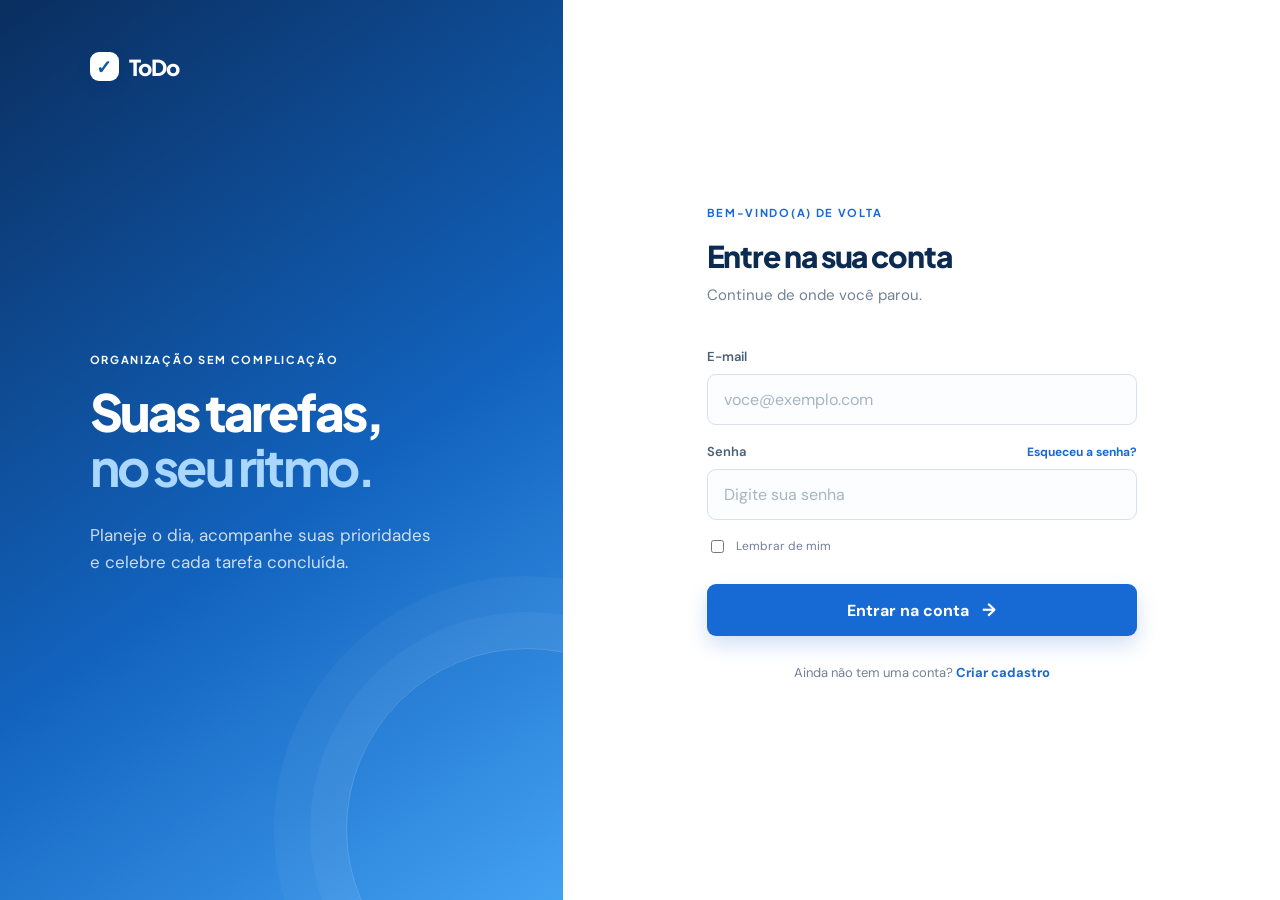
==== index.html @ 6bf42a63 "Incio do HTML e CSS" ====
<!DOCTYPE html>
<html lang="pt-BR">
<head>
  <meta charset="UTF-8">
  <meta name="viewport" content="width=device-width, initial-scale=1.0">
  <title>ToDo | Login</title>
  <link rel="stylesheet" href="css/style.css">
</head>
<body class="auth-page">
  <main class="auth-layout">
    <section class="auth-intro">
      <a class="brand brand-light" href="login.html" aria-label="ToDo, página inicial">
        <span class="brand-mark">✓</span>
        <span>ToDo</span>
      </a>
      <div class="intro-copy">
        <p class="eyebrow">ORGANIZAÇÃO SEM COMPLICAÇÃO</p>
        <h1>Suas tarefas,<br><strong>no seu ritmo.</strong></h1>
        <p>Planeje o dia, acompanhe suas prioridades e celebre cada tarefa concluída.</p>
      </div>
      <div class="intro-note">
      </div>
    </section>

    <section class="auth-panel" aria-labelledby="login-title">
      <div class="auth-card">
        <div class="mobile-brand brand">
          <span class="brand-mark">✓</span>
          <span>ToDo</span>
        </div>
        <p class="eyebrow eyebrow-blue">BEM-VINDO(A) DE VOLTA</p>
        <h2 id="login-title">Entre na sua conta</h2>
        <p class="auth-subtitle">Continue de onde você parou.</p>

        <form class="auth-form" action="tarefas.html" method="get">
          <label for="email">E-mail</label>
          <input id="email" name="email" type="email" placeholder="voce@exemplo.com" required>

          <div class="label-row">
            <label for="password">Senha</label>
            <a href="#">Esqueceu a senha?</a>
          </div>
          <input id="password" name="password" type="password" placeholder="Digite sua senha" required>

          <label class="check-label" for="remember">
            <input id="remember" name="remember" type="checkbox">
            <span>Lembrar de mim</span>
          </label>

          <button class="button button-primary" type="submit">Entrar na conta <span>→</span></button>
        </form>

        <p class="auth-switch">Ainda não tem uma conta? <a href="cadastro.html">Criar cadastro</a></p>
      </div>
    </section>
  </main>
</body>
</html>
---- css/style.css ----
@import url('https://fonts.googleapis.com/css2?family=DM+Sans:wght@400;500;600;700&family=Plus+Jakarta+Sans:wght@600;700;800&display=swap');

:root {
	--navy: #0b2b52;
	--blue: #1769d3;
	--bright-blue: #2f83ed;
	--pale-blue: #eaf3ff;
	--ink: #12263f;
	--muted: #718198;
	--line: #e2e9f2;
	--white: #fff;
	--page: #f7faff;
}

* {
	box-sizing: border-box;
}

body {
	margin: 0;
	color: var(--ink);
	background: var(--page);
	font-family: 'DM Sans', sans-serif;
}

a {
	color: inherit;
	text-decoration: none;
}

button,
input {
	font: inherit;
}

/* Authentication */
.auth-page {
	min-height: 100vh;
	background: var(--white);
}

.auth-layout {
	display: grid;
	grid-template-columns: minmax(380px, 44%) 1fr;
	min-height: 100vh;
}

.auth-intro {
	position: relative;
	display: flex;
	flex-direction: column;
	justify-content: space-between;
	overflow: hidden;
	padding: 52px clamp(42px, 7vw, 110px);
	color: var(--white);
	background: linear-gradient(145deg, #0a2e5f 0%, #1263be 56%, #43a1f2 100%);
}

.auth-intro::after {
	position: absolute;
	right: -145px;
	bottom: -110px;
	width: 360px;
	height: 360px;
	border: 1px solid rgba(255, 255, 255, .18);
	border-radius: 50%;
	box-shadow: 0 0 0 36px rgba(255, 255, 255, .04),
		0 0 0 72px rgba(255, 255, 255, .035);
	content: '';
}

.brand {
	display: inline-flex;
	align-items: center;
	gap: 10px;
	width: max-content;
	color: var(--navy);
	font: 800 22px 'Plus Jakarta Sans', sans-serif;
	letter-spacing: -.7px;
}

.brand-light {
	position: relative;
	z-index: 1;
	color: var(--white);
}

.brand-mark {
	display: grid;
	place-items: center;
	width: 29px;
	height: 29px;
	border-radius: 9px;
	color: var(--white);
	background: var(--bright-blue);
	box-shadow: 0 5px 13px rgba(0, 50, 120, .2);
	font-size: 19px;
	line-height: 1;
}

.brand-light .brand-mark {
	color: #1356a6;
	background: var(--white);
}

.intro-copy {
	position: relative;
	z-index: 1;
	max-width: 450px;
}

.eyebrow {
	margin: 0 0 18px;
	font: 700 11px 'Plus Jakarta Sans', sans-serif;
	letter-spacing: 1.7px;
}

.eyebrow-blue {
	color: var(--blue);
}

.intro-copy h1 {
	margin: 0;
	font: 800 clamp(39px, 4vw, 61px) / 1.08 'Plus Jakarta Sans', sans-serif;
	letter-spacing: -2.8px;
}

.intro-copy h1 strong {
	color: #a9d7ff;
}

.intro-copy p:last-child {
	max-width: 350px;
	margin: 28px 0 0;
	color: rgba(255, 255, 255, .78);
	font-size: 17px;
	line-height: 1.6;
}

.intro-note {
	position: relative;
	z-index: 1;
	display: flex;
	align-items: center;
	gap: 12px;
	color: rgba(255, 255, 255, .74);
	font-size: 13px;
}

.note-icon {
	color: #a9d7ff;
	font-size: 22px;
}

.auth-panel {
	display: grid;
	place-items: center;
	padding: 50px 24px;
}

.auth-card {
	width: min(100%, 430px);
}

.mobile-brand {
	display: none;
	margin-bottom: 48px;
}

.auth-card h2 {
	margin: 0;
	color: var(--navy);
	font: 800 30px 'Plus Jakarta Sans', sans-serif;
	letter-spacing: -1.1px;
}

.auth-subtitle {
	margin: 10px 0 34px;
	color: var(--muted);
	font-size: 15px;
}

.auth-form {
	display: flex;
	flex-direction: column;
	gap: 9px;
}

.auth-form label {
	margin-top: 9px;
	color: #496078;
	font-size: 13px;
	font-weight: 600;
}

.auth-form input:not([type='checkbox']) {
	height: 51px;
	padding: 0 16px;
	border: 1px solid #d7e1ed;
	border-radius: 9px;
	outline: 0;
	color: var(--ink);
	background: #fbfdff;
	transition: border .2s, box-shadow .2s;
}

.auth-form input:not([type='checkbox']):focus {
	border-color: var(--bright-blue);
	box-shadow: 0 0 0 4px rgba(47, 131, 237, .12);
}

.auth-form input::placeholder {
	color: #a7b4c4;
}

.label-row {
	display: flex;
	align-items: center;
	justify-content: space-between;
	margin-top: 9px;
}

.label-row label {
	margin: 0;
}

.label-row a,
.auth-switch a {
	color: var(--blue);
	font-weight: 700;
}

.label-row a {
	font-size: 12px;
}

.check-label {
	display: flex;
	align-items: flex-start;
	gap: 9px;
	color: var(--muted) !important;
	font-size: 12px !important;
	font-weight: 400 !important;
	line-height: 1.45;
	cursor: pointer;
}

.check-label input {
	margin-top: 2px;
	accent-color: var(--blue);
}

.button {
	border: 0;
	border-radius: 9px;
	font-weight: 700;
	cursor: pointer;
	transition: transform .2s, box-shadow .2s, background .2s;
}

.button:hover {
	transform: translateY(-2px);
}

.button-primary {
	min-height: 52px;
	margin-top: 19px;
	color: var(--white);
	background: var(--blue);
	box-shadow: 0 9px 20px rgba(23, 105, 211, .2);
}

.button-primary:hover {
	background: #0d59bb;
	box-shadow: 0 12px 25px rgba(23, 105, 211, .29);
}

.button-primary span {
	margin-left: 9px;
	font-size: 18px;
}

.auth-switch {
	margin-top: 28px;
	color: var(--muted);
	font-size: 13px;
	text-align: center;
}

.register-card .auth-subtitle {
	margin-bottom: 24px;
}

.register-card .button-primary {
	margin-top: 17px;
}

/* Dashboard */
.app-page {
	min-height: 100vh;
	background: #f7faff;
}

.topbar {
	display: flex;
	align-items: center;
	height: 78px;
	padding: 0 clamp(24px, 6vw, 92px);
	border-bottom: 1px solid var(--line);
	background: var(--white);
}

.topnav {
	display: flex;
	gap: 32px;
	height: 100%;
	margin-left: 90px;
}

.nav-link {
	display: grid;
	place-items: center;
	border-bottom: 2px solid transparent;
	color: var(--muted);
	font-size: 13px;
	font-weight: 600;
}

.nav-link.active {
	border-color: var(--blue);
	color: var(--blue);
}

.profile {
	display: flex;
	align-items: center;
	gap: 10px;
	margin-left: auto;
	color: var(--ink);
	font-size: 13px;
	font-weight: 600;
}

.avatar {
	display: grid;
	place-items: center;
	width: 34px;
	height: 34px;
	border-radius: 50%;
	color: var(--blue);
	background: #dcecff;
	font-size: 11px;
}

.profile-chevron {
	margin-left: 3px;
	color: var(--muted);
}

.dashboard {
	max-width: 1120px;
	margin: auto;
	padding: 60px 30px 80px;
}

.dashboard-heading {
	display: flex;
	align-items: end;
	justify-content: space-between;
}

.dashboard-heading h1 {
	margin: 0;
	color: var(--navy);
	font: 800 34px 'Plus Jakarta Sans', sans-serif;
	letter-spacing: -1.5px;
}

.dashboard-heading h1 span {
	color: #f6b641;
	font-size: 25px;
}

.dashboard-subtitle,
.section-heading p {
	margin: 9px 0 0;
	color: var(--muted);
	font-size: 14px;
}

.add-button {
	padding: 0 20px;
}

.stats {
	display: grid;
	grid-template-columns: repeat(3, 1fr);
	gap: 18px;
	margin: 42px 0 56px;
}

.stat-card {
	display: flex;
	align-items: center;
	gap: 17px;
	padding: 20px 24px;
	border: 1px solid var(--line);
	border-radius: 12px;
	background: var(--white);
}

.stat-icon {
	display: grid;
	place-items: center;
	width: 41px;
	height: 41px;
	border-radius: 11px;
	font-size: 20px;
}

.blue-icon {
	color: var(--blue);
	background: #e5f0ff;
}

.orange-icon {
	color: #e59118;
	background: #fff1d8;
}

.green-icon {
	color: #38a571;
	background: #e3f7ed;
}

.stat-card div {
	display: flex;
	flex-direction: column;
	gap: 3px;
}

.stat-card strong {
	color: var(--navy);
	font: 800 23px 'Plus Jakarta Sans', sans-serif;
}

.stat-card div span {
	color: var(--muted);
	font-size: 12px;
}

/* Filters and tasks */
.section-heading {
	display: flex;
	align-items: end;
	justify-content: space-between;
	margin-bottom: 18px;
}

.section-heading h2 {
	margin: 0;
	color: var(--navy);
	font: 800 20px 'Plus Jakarta Sans', sans-serif;
}

.filters {
	display: flex;
	gap: 7px;
}

.filter {
	padding: 9px 12px;
	border: 1px solid transparent;
	border-radius: 7px;
	color: var(--muted);
	background: transparent;
	font-size: 12px;
	cursor: pointer;
}

.filter span {
	margin-left: 4px;
	opacity: .7;
}

.filter.active {
	border-color: #d4e4f8;
	color: var(--blue);
	background: var(--white);
	box-shadow: 0 3px 9px rgba(28, 65, 108, .05);
}

.task-list {
	display: grid;
	gap: 10px;
}

.task-item {
	display: flex;
	align-items: center;
	gap: 15px;
	padding: 18px 20px;
	border: 1px solid var(--line);
	border-radius: 11px;
	background: var(--white);
}

.task-check {
	flex: 0 0 20px;
	width: 20px;
	height: 20px;
	border: 1.5px solid #c7d5e4;
	border-radius: 50%;
	background: transparent;
	cursor: pointer;
}

.task-check.checked {
	border: 0;
	color: var(--white);
	background: #4cb782;
	font-size: 12px;
}

.task-content {
	flex: 1;
}

.task-content h3 {
	margin: 0 0 8px;
	color: var(--ink);
	font-size: 14px;
	font-weight: 700;
}

.task-meta {
	display: flex;
	gap: 20px;
	color: var(--muted);
	font-size: 11px;
}

.priority {
	font-weight: 700;
}

.priority.high {
	color: #ec7777;
}

.priority.medium {
	color: #e39a32;
}

.priority.low {
	color: #55ad82;
}

.completed .task-content h3 {
	color: #98a7b8;
	text-decoration: line-through;
}

.completed .task-meta {
	color: #a9b5c1;
}

.task-actions {
	display: flex;
	gap: 5px;
	margin-left: auto;
}

.task-action {
	display: grid;
	place-items: center;
	width: auto;
	min-width: 62px;
	height: 34px;
	padding: 0 10px;
	border: 1px solid transparent;
	border-radius: 8px;
	background: transparent;
	font-size: 12px;
	font-weight: 700;
	line-height: 1;
	cursor: pointer;
}

.edit-button {
	color: var(--blue);
}

.delete-button {
	color: #db6c78;
}

.task-action:hover {
	border-color: currentColor;
	background: #f1f6fc;
}

.delete-button:hover {
	background: #fff0f1;
}

/* Mobile */
@media (max-width: 760px) {
	.auth-layout {
		display: block;
	}

	.auth-intro {
		display: none;
	}

	.auth-panel {
		display: grid;
		place-items: start center;
		min-height: 100vh;
		padding: 34px 23px;
	}

	.auth-card {
		padding-top: 5vh;
	}

	.mobile-brand {
		display: inline-flex;
	}

	.topbar {
		padding: 0 20px;
	}

	.topnav {
		display: none;
	}

	.profile-name,
	.profile-chevron {
		display: none;
	}

	.dashboard {
		padding: 38px 18px 60px;
	}

	.dashboard-heading {
		align-items: start;
		flex-direction: column;
		gap: 20px;
	}

	.dashboard-heading h1 {
		font-size: 30px;
	}

	.add-button {
		width: 100%;
	}

	.stats {
		grid-template-columns: 1fr;
		gap: 10px;
		margin: 30px 0 40px;
	}

	.section-heading {
		align-items: start;
		flex-direction: column;
		gap: 20px;
	}

	.filters {
		width: 100%;
		overflow-x: auto;
	}

	.filter {
		white-space: nowrap;
	}

	.task-meta {
		flex-wrap: wrap;
		gap: 7px 15px;
	}

	.task-item {
		align-items: flex-start;
	}

	.task-actions {
		margin-left: auto;
	}
}
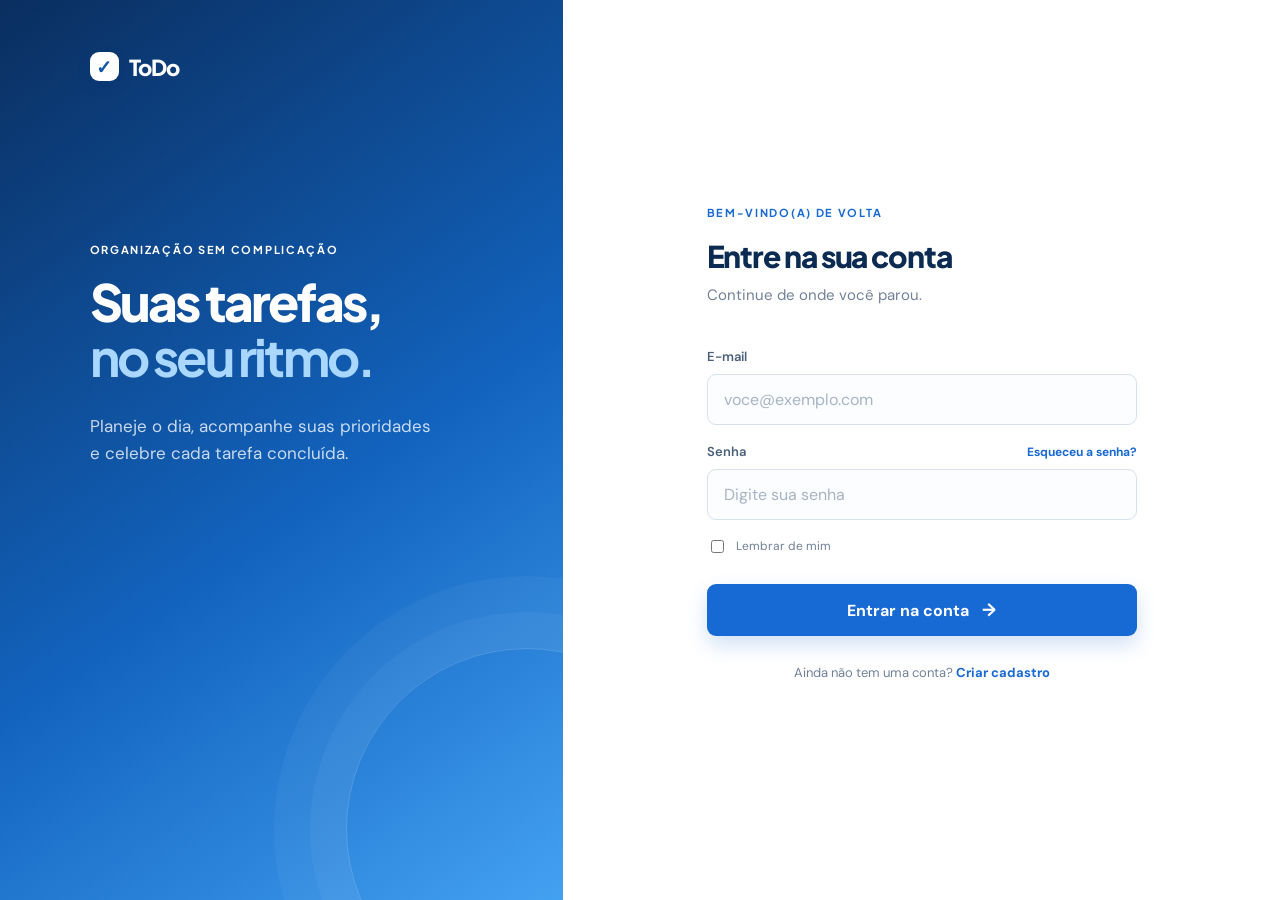
==== commit 8552c371: "Iníco html e css" ====
--- a/index.html
+++ b/index.html
@@ -17,8 +17,6 @@
         <p class="eyebrow">ORGANIZAÇÃO SEM COMPLICAÇÃO</p>
         <h1>Suas tarefas,<br><strong>no seu ritmo.</strong></h1>
         <p>Planeje o dia, acompanhe suas prioridades e celebre cada tarefa concluída.</p>
-      </div>
-      <div class="intro-note">
       </div>
     </section>
 
@@ -47,6 +45,9 @@
             <span>Lembrar de mim</span>
           </label>
 
+          <p class="login-message login-success" role="status">Login realizado com sucesso!</p>
+          <p class="login-message login-error" role="alert">Não foi possível realizar o login. Confira os campos e tente novamente.</p>
+
           <button class="button button-primary" type="submit">Entrar na conta <span>→</span></button>
         </form>
 
--- a/css/style.css
+++ b/css/style.css
@@ -4,12 +4,10 @@
 	--navy: #0b2b52;
 	--blue: #1769d3;
 	--bright-blue: #2f83ed;
-	--pale-blue: #eaf3ff;
 	--ink: #12263f;
 	--muted: #718198;
 	--line: #e2e9f2;
 	--white: #fff;
-	--page: #f7faff;
 }
 
 * {
@@ -19,7 +17,7 @@
 body {
 	margin: 0;
 	color: var(--ink);
-	background: var(--page);
+	background: #f7faff;
 	font-family: 'DM Sans', sans-serif;
 }
 
@@ -49,7 +47,6 @@
 	position: relative;
 	display: flex;
 	flex-direction: column;
-	justify-content: space-between;
 	overflow: hidden;
 	padding: 52px clamp(42px, 7vw, 110px);
 	color: var(--white);
@@ -106,6 +103,7 @@
 .intro-copy {
 	position: relative;
 	z-index: 1;
+	margin-top: clamp(120px, 18vh, 220px);
 	max-width: 450px;
 }
 
@@ -135,21 +133,6 @@
 	color: rgba(255, 255, 255, .78);
 	font-size: 17px;
 	line-height: 1.6;
-}
-
-.intro-note {
-	position: relative;
-	z-index: 1;
-	display: flex;
-	align-items: center;
-	gap: 12px;
-	color: rgba(255, 255, 255, .74);
-	font-size: 13px;
-}
-
-.note-icon {
-	color: #a9d7ff;
-	font-size: 22px;
 }
 
 .auth-panel {
@@ -250,6 +233,48 @@
 	accent-color: var(--blue);
 }
 
+.form-message {
+	display: block;
+	margin-top: 7px;
+	font-size: 12px;
+	line-height: 1.4;
+}
+
+.form-message:empty {
+	display: none;
+}
+
+.message-success {
+	color: #21734d;
+}
+
+.message-error {
+	color: #a6404b;
+}
+
+.login-message {
+	display: none;
+	margin: 7px 0 0;
+	padding: 11px 13px;
+	border-radius: 8px;
+	font-size: 12px;
+	line-height: 1.4;
+}
+
+.login-success {
+	color: #21734d;
+	background: #e8f7ef;
+}
+
+.login-error {
+	color: #a6404b;
+	background: #fff0f1;
+}
+
+.login-message.is-visible {
+	display: block;
+}
+
 .button {
 	border: 0;
 	border-radius: 9px;
@@ -287,10 +312,6 @@
 	text-align: center;
 }
 
-.register-card .auth-subtitle {
-	margin-bottom: 24px;
-}
-
 .register-card .button-primary {
 	margin-top: 17px;
 }
@@ -298,7 +319,6 @@
 /* Dashboard */
 .app-page {
 	min-height: 100vh;
-	background: #f7faff;
 }
 
 .topbar {
@@ -381,7 +401,6 @@
 	font-size: 25px;
 }
 
-.dashboard-subtitle,
 .section-heading p {
 	margin: 9px 0 0;
 	color: var(--muted);
